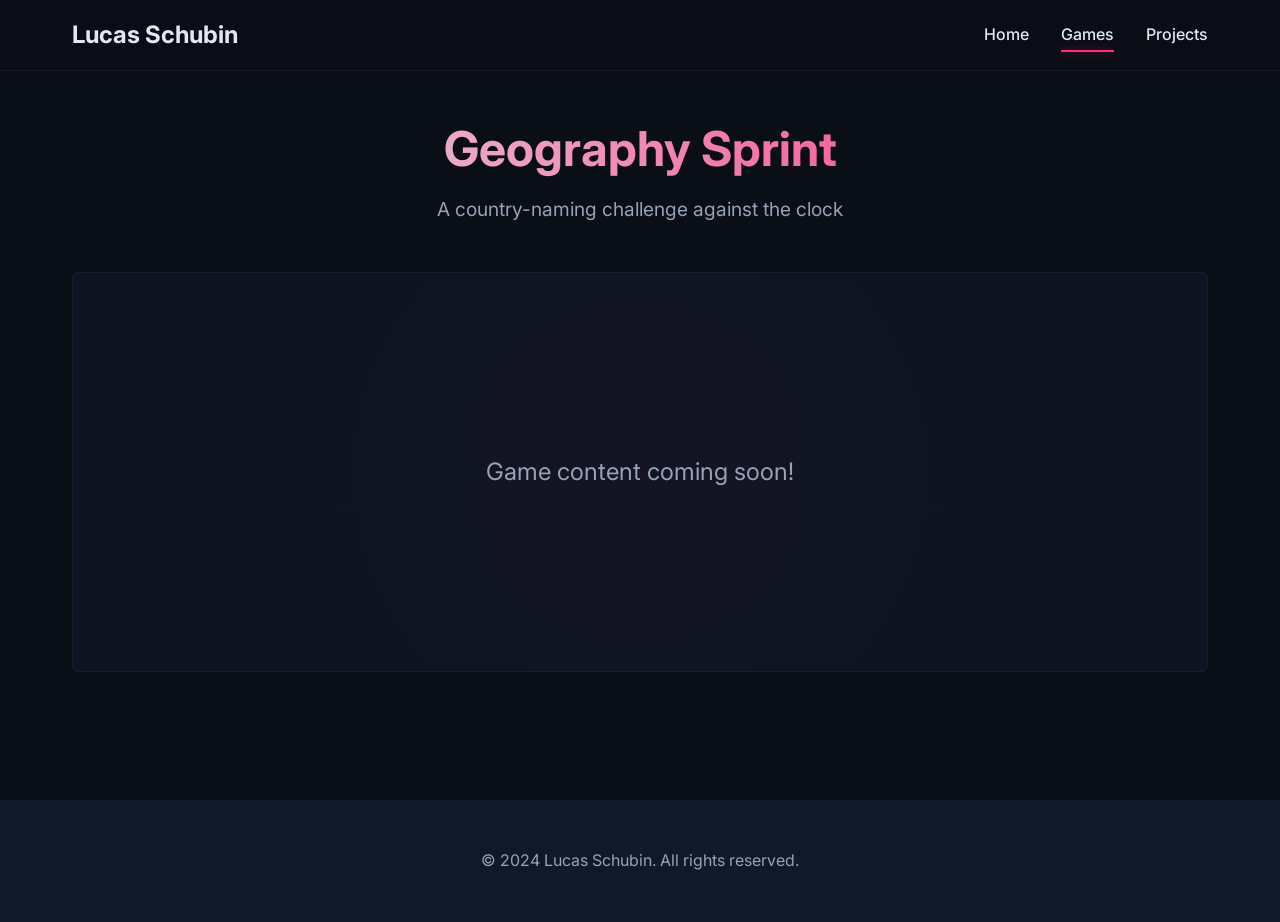
==== public/games/geography/index.html @ c60bad05 "Initial commit: added homepage structure and design files" ====
<!DOCTYPE html>
<html lang="en">
<head>
    <meta charset="UTF-8">
    <meta name="viewport" content="width=device-width, initial-scale=1.0">
    <title>Geography Sprint | Lucas Schubin</title>
    <link rel="stylesheet" href="../../style.css">
    <link rel="preconnect" href="https://fonts.googleapis.com">
    <link rel="preconnect" href="https://fonts.gstatic.com" crossorigin>
    <link href="https://fonts.googleapis.com/css2?family=Inter:wght@300;400;600;700&family=JetBrains+Mono:wght@400;700&display=swap" rel="stylesheet">
    <link rel="stylesheet" href="geographyGame.css">
</head>
<body>
    <header class="nav-container">
        <nav class="main-nav">
            <div class="logo">
                <a href="../../index.html">Lucas Schubin</a>
            </div>
            <ul class="nav-links">
                <li><a href="../../index.html">Home</a></li>
                <li><a href="../index.html" class="active">Games</a></li>
                <li><a href="../../projects/index.html">Projects</a></li>
            </ul>
        </nav>
    </header>

    <main class="game-container">
        <div class="game-header reveal-element">
            <h1>Geography Sprint</h1>
            <p>A country-naming challenge against the clock</p>
        </div>
        
        <div class="game-content reveal-element">
            <p class="game-placeholder">Game content coming soon!</p>
        </div>
    </main>

    <footer class="reveal-element">
        <p>&copy; 2024 Lucas Schubin. All rights reserved.</p>
    </footer>
    
    <script src="../../scripts.js"></script>
    <script src="geographyGame.js"></script>
</body>
</html>
---- public/style.css ----
:root {
    --bg-color: #0a0e17;
    --bg-color-alt: #111827;
    --text-color: #e2e8f0;
    --text-muted: #94a3b8;
    --accent-color: #ff2b77;
    --accent-glow: rgba(255, 43, 119, 0.5);
    --accent-secondary: #2dd4bf;
    --nav-bg: rgba(10, 14, 23, 0.8);
    --border-radius: 8px;
    --card-bg: rgba(17, 24, 39, 0.7);
    --card-hover: rgba(30, 41, 59, 0.8);
    --transition-speed: 0.3s;
}

* {
    margin: 0;
    padding: 0;
    box-sizing: border-box;
}

body {
    font-family: 'Inter', sans-serif;
    background-color: var(--bg-color);
    color: var(--text-color);
    line-height: 1.6;
    overflow-x: hidden;
}

h1, h2, h3 {
    font-weight: 700;
    line-height: 1.2;
}

a {
    text-decoration: none;
    color: inherit;
    transition: color var(--transition-speed) ease;
}

/* Navigation */
.nav-container {
    position: fixed;
    top: 0;
    left: 0;
    width: 100%;
    z-index: 100;
    background-color: var(--nav-bg);
    backdrop-filter: blur(8px);
    border-bottom: 1px solid rgba(255, 255, 255, 0.05);
}

.main-nav {
    display: flex;
    justify-content: space-between;
    align-items: center;
    max-width: 1200px;
    margin: 0 auto;
    padding: 1rem 2rem;
}

.logo a {
    font-size: 1.5rem;
    font-weight: 700;
    color: var(--text-color);
    position: relative;
}

.logo a::after {
    content: '';
    position: absolute;
    width: 0;
    height: 2px;
    bottom: -4px;
    left: 0;
    background-color: var(--accent-color);
    box-shadow: 0 0 8px var(--accent-glow);
    transition: width var(--transition-speed) ease;
}

.logo a:hover::after {
    width: 100%;
}

.nav-links {
    display: flex;
    list-style: none;
    gap: 2rem;
}

.nav-links a {
    position: relative;
    padding-bottom: 4px;
    font-weight: 500;
}

.nav-links a::after {
    content: '';
    position: absolute;
    width: 0;
    height: 2px;
    bottom: -4px;
    left: 0;
    background-color: var(--accent-color);
    box-shadow: 0 0 8px var(--accent-glow);
    transition: width var(--transition-speed) ease;
}

.nav-links a:hover::after,
.nav-links a.active::after {
    width: 100%;
}

/* Hero Section */
.hero-section {
    height: 100vh;
    display: flex;
    align-items: center;
    justify-content: center;
    padding: 0 2rem;
    text-align: center;
    position: relative;
    overflow: hidden;
}

.hero-section::before {
    content: '';
    position: absolute;
    top: 20%;
    left: -10%;
    width: 120%;
    height: 70%;
    background: radial-gradient(circle at center, var(--accent-glow) 0%, transparent 50%);
    opacity: 0.1;
    z-index: -1;
}

.hero-content {
    max-width: 800px;
}

.hero-content h1 {
    font-size: 4rem;
    margin-bottom: 1rem;
    background: linear-gradient(to right, var(--text-color), var(--accent-color));
    -webkit-background-clip: text;
    background-clip: text;
    color: transparent;
}

.tagline {
    font-size: 1.5rem;
    margin-bottom: 2.5rem;
    color: var(--text-muted);
    font-weight: 300;
}

.cta-buttons {
    display: flex;
    gap: 1.5rem;
    justify-content: center;
}

.cta-button {
    display: inline-block;
    padding: 0.8rem 1.8rem;
    border-radius: var(--border-radius);
    font-weight: 600;
    letter-spacing: 0.5px;
    border: 2px solid transparent;
    position: relative;
    overflow: hidden;
    z-index: 1;
    transition: all var(--transition-speed) ease;
}

.cta-button::before {
    content: '';
    position: absolute;
    top: 0;
    left: 0;
    width: 100%;
    height: 100%;
    background: linear-gradient(45deg, var(--accent-color), var(--accent-secondary));
    z-index: -1;
    transition: all var(--transition-speed) ease;
}

.cta-button.primary {
    color: white;
}

.cta-button.secondary {
    background: transparent;
    border: 2px solid var(--accent-color);
    color: var(--accent-color);
}

.cta-button.secondary::before {
    opacity: 0;
}

.cta-button:hover {
    transform: translateY(-3px);
    box-shadow: 0 6px 15px rgba(0, 0, 0, 0.3);
}

.cta-button.primary:hover::before {
    filter: brightness(1.2);
}

.cta-button.secondary:hover {
    border-color: var(--accent-secondary);
    color: var(--accent-secondary);
}

/* Featured Sections */
.featured-section {
    max-width: 1200px;
    margin: 6rem auto;
    padding: 0 2rem;
}

.featured-section h2 {
    font-size: 2.5rem;
    margin-bottom: 2.5rem;
    text-align: center;
    position: relative;
    display: inline-block;
    padding-bottom: 0.5rem;
    left: 50%;
    transform: translateX(-50%);
}

.featured-section h2::after {
    content: '';
    position: absolute;
    bottom: 0;
    left: 0;
    width: 70%;
    height: 3px;
    background: linear-gradient(to right, var(--accent-color), transparent);
}

.tiles-container {
    display: grid;
    grid-template-columns: repeat(auto-fit, minmax(300px, 1fr));
    gap: 2rem;
}

.tile {
    display: flex;
    flex-direction: column;
    align-items: center;
    justify-content: center;
    background: var(--card-bg);
    border-radius: var(--border-radius);
    padding: 2rem;
    height: 250px;
    position: relative;
    overflow: hidden;
    border: 1px solid rgba(255, 255, 255, 0.05);
    transition: all var(--transition-speed) ease;
}

.tile::before {
    content: '';
    position: absolute;
    top: 0;
    left: 0;
    width: 100%;
    height: 100%;
    background: linear-gradient(135deg, var(--accent-glow), transparent);
    opacity: 0;
    transition: opacity var(--transition-speed) ease;
}

.tile:hover {
    transform: translateY(-5px) scale(1.02);
    background: var(--card-hover);
    box-shadow: 0 10px 20px rgba(0, 0, 0, 0.2), 
                0 0 15px var(--accent-glow);
}

.tile:hover::before {
    opacity: 0.1;
}

.tile-content {
    z-index: 2;
    text-align: center;
}

.tile h3 {
    font-size: 1.5rem;
    margin-bottom: 0.5rem;
}

.tile p {
    color: var(--text-muted);
    font-size: 0.95rem;
}

.game-tile {
    border-top: 3px solid var(--accent-color);
}

.project-tile {
    border-top: 3px solid var(--accent-secondary);
}

.code-reveal {
    position: absolute;
    top: 0;
    left: 0;
    width: 100%;
    height: 100%;
    background-color: rgba(0, 0, 0, 0.8);
    display: flex;
    align-items: center;
    justify-content: center;
    opacity: 0;
    z-index: -1;
}

/* Gallery Pages Styles */
.section-header {
    text-align: center;
    padding: 120px 2rem 40px;
}

.section-header h1 {
    font-size: 3.5rem;
    margin-bottom: 1rem;
    background: linear-gradient(to right, var(--text-color), var(--accent-color));
    -webkit-background-clip: text;
    background-clip: text;
    color: transparent;
}

.section-description {
    font-size: 1.2rem;
    color: var(--text-muted);
    max-width: 600px;
    margin: 0 auto;
}

.gallery-container {
    max-width: 1200px;
    margin: 2rem auto 6rem;
    padding: 0 2rem;
}

.gallery-grid {
    display: grid;
    grid-template-columns: repeat(auto-fill, minmax(280px, 1fr));
    gap: 2rem;
}

.gallery-item {
    background: var(--card-bg);
    border-radius: var(--border-radius);
    overflow: hidden;
    transition: all var(--transition-speed) ease;
    height: 280px;
    border: 1px solid rgba(255, 255, 255, 0.05);
    display: flex;
    flex-direction: column;
    justify-content: center;
    text-align: center;
    position: relative;
}

.gallery-item:hover {
    transform: translateY(-5px);
    box-shadow: 0 15px 30px rgba(0, 0, 0, 0.3), 
                0 0 15px var(--accent-glow);
    background: var(--card-hover);
}

.gallery-item::before {
    content: '';
    position: absolute;
    top: 0;
    width: 100%;
    height: 3px;
    background: linear-gradient(to right, var(--accent-color), var(--accent-secondary));
}

.gallery-item-content {
    padding: 2rem;
}

.gallery-icon {
    font-size: 3rem;
    margin-bottom: 1rem;
    filter: drop-shadow(0 0 8px var(--accent-glow));
}

.gallery-item h3 {
    margin-bottom: 0.5rem;
    font-size: 1.5rem;
}

.gallery-item p {
    color: var(--text-muted);
    font-size: 0.9rem;
}

.coming-soon {
    border: 1px dashed rgba(255, 255, 255, 0.1);
    background-color: rgba(17, 24, 39, 0.4);
    cursor: default;
}

.coming-soon:hover {
    transform: none;
    box-shadow: none;
    background-color: rgba(17, 24, 39, 0.4);
}

.coming-soon::before {
    background: linear-gradient(to right, rgba(255, 255, 255, 0.1), transparent);
}

.coming-soon .gallery-icon {
    opacity: 0.6;
    filter: grayscale(0.5) drop-shadow(0 0 5px rgba(255, 255, 255, 0.1));
}

.coming-soon h3,
.coming-soon p {
    opacity: 0.6;
}

/* Game and Project Pages */
.game-container,
.project-container {
    max-width: 1200px;
    margin: 0 auto;
    padding: 120px 2rem 4rem;
}

.game-header,
.project-header {
    text-align: center;
    margin-bottom: 3rem;
}

.game-header h1,
.project-header h1 {
    font-size: 3rem;
    margin-bottom: 1rem;
    background: linear-gradient(to right, var(--text-color), var(--accent-color));
    -webkit-background-clip: text;
    background-clip: text;
    color: transparent;
}

.game-header p,
.project-header p {
    font-size: 1.2rem;
    color: var(--text-muted);
}

.game-content,
.project-content {
    background: var(--card-bg);
    border-radius: var(--border-radius);
    padding: 3rem;
    min-height: 400px;
    display: flex;
    align-items: center;
    justify-content: center;
    border: 1px solid rgba(255, 255, 255, 0.05);
    position: relative;
    overflow: hidden;
}

.game-content::before,
.project-content::before {
    content: '';
    position: absolute;
    top: 0;
    left: 0;
    width: 100%;
    height: 100%;
    background: radial-gradient(circle at center, var(--accent-glow) 0%, transparent 70%);
    opacity: 0.05;
    z-index: 0;
}

.game-placeholder,
.project-placeholder {
    font-size: 1.5rem;
    color: var(--text-muted);
    position: relative;
    z-index: 1;
}

/* Code line styles for the code reveal effect */
.code-container {
    font-family: 'JetBrains Mono', monospace;
    color: #a3acb9;
    font-size: 0.8rem;
    text-align: left;
    width: 90%;
    max-height: 90%;
    overflow: hidden;
}

.code-line {
    margin-bottom: 0.2rem;
    white-space: pre;
}

/* Footer */
footer {
    text-align: center;
    padding: 3rem;
    color: var(--text-muted);
    background-color: var(--bg-color-alt);
    margin-top: 4rem;
}

/* Animation Classes */
.reveal-element {
    opacity: 0;
    transform: translateY(20px);
    transition: opacity 0.6s ease, transform 0.6s ease;
}

.reveal-element.active {
    opacity: 1;
    transform: translateY(0);
}

.typed-text {
    display: inline-block;
    position: relative;
}

.typed-text::after {
    content: '|';
    position: absolute;
    right: -4px;
    animation: blink 0.7s infinite;
}

@keyframes blink {
    0%, 100% { opacity: 1; }
    50% { opacity: 0; }
}

/* Responsive Styles */
@media (max-width: 768px) {
    .main-nav {
        padding: 1rem;
    }
    
    .nav-links {
        gap: 1rem;
    }
    
    .hero-content h1 {
        font-size: 2.5rem;
    }
    
    .tagline {
        font-size: 1.1rem;
    }
    
    .cta-buttons {
        flex-direction: column;
        gap: 1rem;
    }
    
    .featured-section h2 {
        font-size: 2rem;
    }
    
    .tiles-container {
        grid-template-columns: 1fr;
    }
    
    .section-header h1 {
        font-size: 2.5rem;
    }
    
    .section-description {
        font-size: 1rem;
    }
    
    .gallery-grid {
        grid-template-columns: 1fr;
    }
    
    .game-header h1,
    .project-header h1 {
        font-size: 2.5rem;
    }
    
    .game-content,
    .project-content {
        padding: 2rem;
    }
}

@media (max-width: 480px) {
    .main-nav {
        flex-direction: column;
        gap: 1rem;
    }
    
    .nav-links {
        justify-content: center;
        width: 100%;
    }
    
    .hero-content h1 {
        font-size: 2rem;
    }
    
    .tile {
        padding: 1.5rem;
    }
    
    .gallery-item {
        height: 240px;
    }
    
    .game-content,
    .project-content {
        padding: 1.5rem;
    }
    
    .game-placeholder,
    .project-placeholder {
        font-size: 1.2rem;
    }
}
---- public/games/geography/geographyGame.css ----
/**
 * Geography Sprint Game Styles
 */

/* Game-specific styles will be added here */
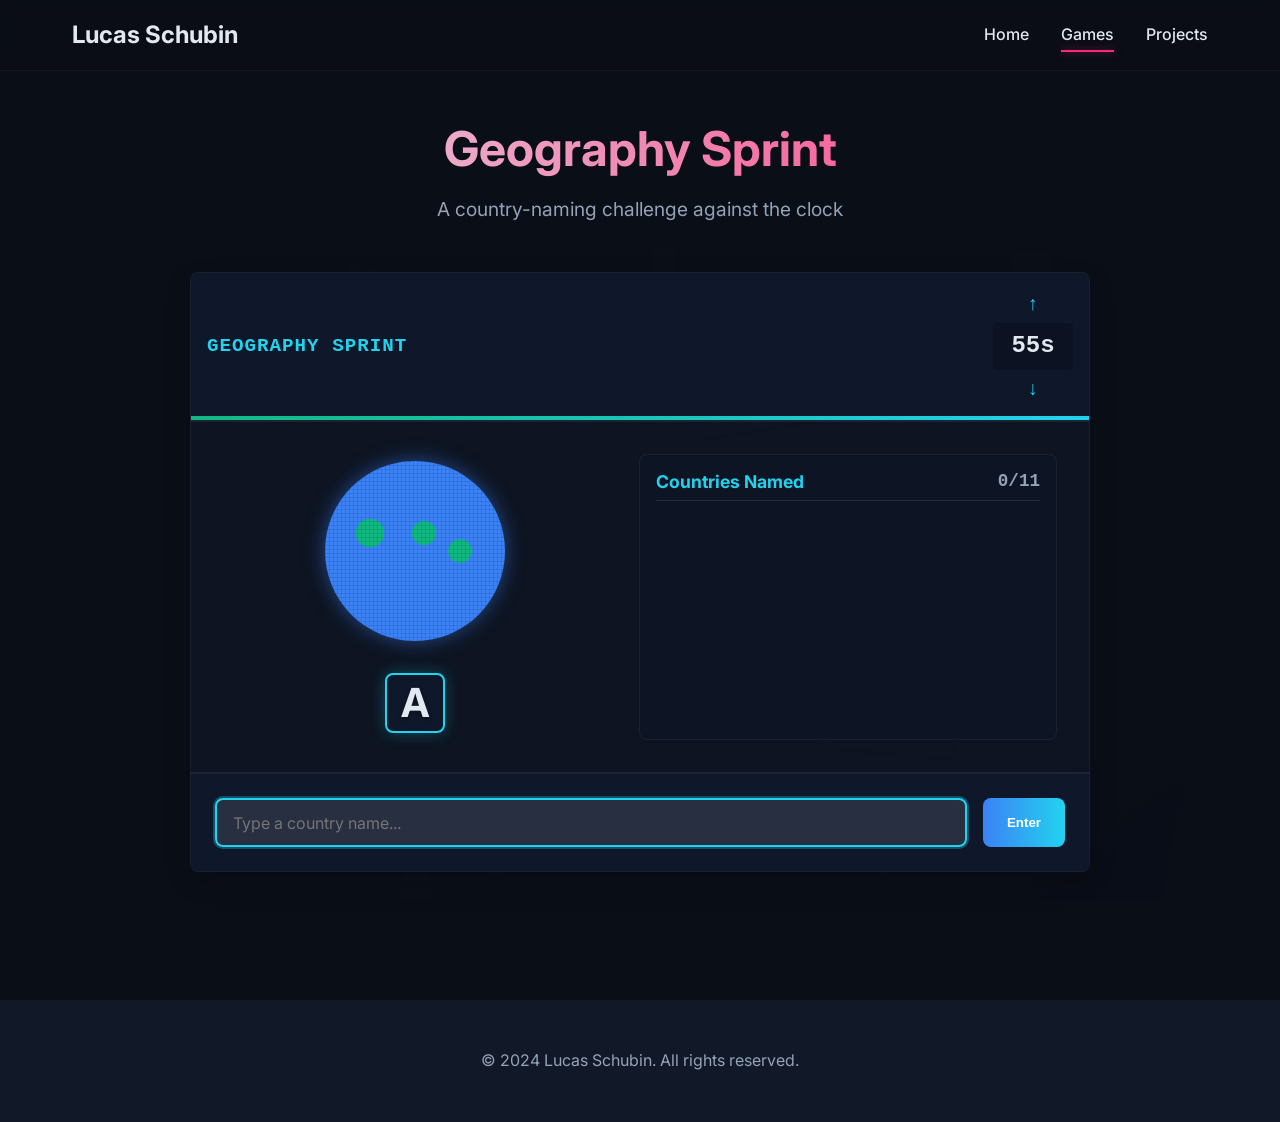
==== commit 7dabdeef: "Added geography game and UI improvements" ====
--- a/public/games/geography/index.html
+++ b/public/games/geography/index.html
@@ -30,9 +30,54 @@
             <p>A country-naming challenge against the clock</p>
         </div>
         
-        <div class="game-content reveal-element">
-            <p class="game-placeholder">Game content coming soon!</p>
+        <div class="geo-game-container reveal-element">
+            <div class="geo-game-header">
+                <div class="game-title">Geography Sprint</div>
+                <div class="timer-settings">
+                    <button class="timer-button decrease-time">↑</button>
+                    <div class="timer-display">
+                        <span id="timer-value">60</span>s
+                    </div>
+                    <button class="timer-button increase-time">↓</button>
+                </div>
+                <div id="timer-progress" class="timer-progress">
+                    <div class="timer-progress-bar"></div>
+                </div>
+            </div>
+            
+            <div class="geo-game-content">
+                <div class="earth-container">
+                    <div class="earth-graphic">
+                        <!-- Pixel-style Earth graphic -->
+                        <div class="earth-pixel"></div>
+                    </div>
+                    <div class="current-letter-display">
+                        <span id="current-letter">A</span>
+                    </div>
+                </div>
+                
+                <div class="countries-list">
+                    <h3>Countries Named <span id="countries-counter">0/0</span></h3>
+                    <ul id="named-countries"></ul>
+                </div>
+            </div>
+            
+            <div class="geo-game-input">
+                <form id="country-form">
+                    <input type="text" id="country-input" placeholder="Type a country name...">
+                    <button type="submit" id="submit-button">Enter</button>
+                </form>
+            </div>
+            
+            <div id="game-results" class="game-results">
+                <h2>Game Over!</h2>
+                <p id="results-message"></p>
+                <div id="missed-countries"></div>
+                <button id="play-again-button">Play Again</button>
+            </div>
         </div>
+        
+        <div id="country-hints" class="country-hints"></div>
     </main>
 
     <footer class="reveal-element">
@@ -40,6 +85,6 @@
     </footer>
     
     <script src="../../scripts.js"></script>
-    <script src="geographyGame.js"></script>
+    <script type="module" src="geographyGame.js"></script>
 </body>
 </html>
--- a/public/style.css
+++ b/public/style.css
@@ -25,6 +25,8 @@
     color: var(--text-color);
     line-height: 1.6;
     overflow-x: hidden;
+    position: relative;
+    min-height: 100vh;
 }
 
 h1, h2, h3 {
@@ -36,6 +38,65 @@
     text-decoration: none;
     color: inherit;
     transition: color var(--transition-speed) ease;
+}
+
+/* Background Animation */
+.background-animation {
+    position: fixed;
+    top: 0;
+    left: 0;
+    width: 100%;
+    height: 100%;
+    z-index: 0;
+    pointer-events: none;
+    overflow: hidden;
+}
+
+.bg-cell {
+    position: absolute;
+    border-radius: 4px;
+    background-color: rgba(255, 255, 255, 0.05);
+    border: 1px solid rgba(255, 255, 255, 0.03);
+    transition: transform 0.8s cubic-bezier(0.25, 0.8, 0.25, 1), 
+                opacity 0.8s cubic-bezier(0.25, 0.8, 0.25, 1);
+}
+
+.bg-cell.interactive {
+    pointer-events: auto;
+    cursor: pointer;
+    border-color: rgba(255, 255, 255, 0.1);
+}
+
+.bg-cell.panel-3d {
+    background: linear-gradient(135deg, 
+                rgba(40, 45, 60, 0.6), 
+                rgba(20, 25, 35, 0.8));
+    box-shadow: 0 2px 10px rgba(0, 0, 0, 0.2);
+    transform-style: preserve-3d;
+    transition: transform 0.3s ease, box-shadow 0.3s ease;
+}
+
+.bg-cell.panel-3d:hover {
+    box-shadow: 0 5px 15px rgba(0, 0, 0, 0.3);
+}
+
+.cell-glow {
+    position: absolute;
+    top: 0;
+    left: 0;
+    width: 100%;
+    height: 100%;
+    border-radius: inherit;
+    opacity: 0;
+    transition: opacity 0.4s ease;
+    filter: blur(8px);
+    z-index: 1;
+}
+
+/* Make sure the main content appears above the background */
+main, header, footer {
+    position: relative;
+    z-index: 1;
 }
 
 /* Navigation */
@@ -161,6 +222,17 @@
     justify-content: center;
 }
 
+/* CTA Button Typing Effect */
+.cta-typing-container {
+    max-width: 600px;
+    width: 100%;
+    min-height: 200px;
+    margin: 0 auto;
+    display: flex;
+    align-items: center;
+    justify-content: center;
+}
+
 .cta-button {
     display: inline-block;
     padding: 0.8rem 1.8rem;
@@ -171,7 +243,11 @@
     position: relative;
     overflow: hidden;
     z-index: 1;
-    transition: all var(--transition-speed) ease;
+    transition: all var(--transition-speed) ease, 
+                opacity 0.5s ease, 
+                visibility 0.5s ease;
+    opacity: 0;
+    visibility: hidden;
 }
 
 .cta-button::before {
@@ -260,7 +336,17 @@
     position: relative;
     overflow: hidden;
     border: 1px solid rgba(255, 255, 255, 0.05);
-    transition: all var(--transition-speed) ease;
+    transition: all var(--transition-speed) ease, 
+                opacity 0.5s ease,
+                filter 0.5s ease;
+    /* Start with lower opacity for fade-in effect */
+    opacity: 0.6;
+    filter: blur(0px);
+}
+
+.tile.visible {
+    opacity: 1;
+    filter: blur(0px);
 }
 
 .tile::before {
@@ -321,6 +407,40 @@
     justify-content: center;
     opacity: 0;
     z-index: -1;
+    transition: opacity 0.3s ease, z-index 0s 0.3s;
+}
+
+/* Code Container Styles */
+.code-container {
+    font-family: 'JetBrains Mono', monospace;
+    color: #a3acb9;
+    font-size: 0.8rem;
+    text-align: left;
+    width: 90%;
+    max-height: 90%;
+    overflow: hidden;
+    padding: 1rem;
+    background-color: rgba(10, 10, 15, 0.8);
+    border-radius: var(--border-radius);
+    border: 1px solid rgba(255, 255, 255, 0.1);
+}
+
+.code-line {
+    margin-bottom: 0.2rem;
+    white-space: pre;
+}
+
+/* Add syntax highlighting colors for better readability */
+.code-line {
+    color: #a4b1cd; /* Default color */
+}
+
+.code-line:nth-child(3n) {
+    color: var(--accent-color);
+}
+
+.code-line:nth-child(3n+1) {
+    color: var(--accent-secondary);
 }
 
 /* Gallery Pages Styles */
@@ -361,7 +481,9 @@
     background: var(--card-bg);
     border-radius: var(--border-radius);
     overflow: hidden;
-    transition: all var(--transition-speed) ease;
+    transition: all var(--transition-speed) ease,
+                opacity 0.5s ease,
+                filter 0.5s ease;
     height: 280px;
     border: 1px solid rgba(255, 255, 255, 0.05);
     display: flex;
@@ -369,6 +491,14 @@
     justify-content: center;
     text-align: center;
     position: relative;
+    /* Start with lower opacity for fade-in effect */
+    opacity: 0.6;
+    filter: blur(0px);
+}
+
+.gallery-item.visible {
+    opacity: 1;
+    filter: blur(0px);
 }
 
 .gallery-item:hover {
@@ -411,6 +541,7 @@
     border: 1px dashed rgba(255, 255, 255, 0.1);
     background-color: rgba(17, 24, 39, 0.4);
     cursor: default;
+    opacity: 0.5;
 }
 
 .coming-soon:hover {
@@ -498,22 +629,6 @@
     z-index: 1;
 }
 
-/* Code line styles for the code reveal effect */
-.code-container {
-    font-family: 'JetBrains Mono', monospace;
-    color: #a3acb9;
-    font-size: 0.8rem;
-    text-align: left;
-    width: 90%;
-    max-height: 90%;
-    overflow: hidden;
-}
-
-.code-line {
-    margin-bottom: 0.2rem;
-    white-space: pre;
-}
-
 /* Footer */
 footer {
     text-align: center;
@@ -552,6 +667,13 @@
     50% { opacity: 0; }
 }
 
+/* Enhanced glow effects */
+@keyframes glow-pulse {
+    0% { box-shadow: 0 0 5px var(--accent-glow); }
+    50% { box-shadow: 0 0 15px var(--accent-glow), 0 0 30px var(--accent-glow); }
+    100% { box-shadow: 0 0 5px var(--accent-glow); }
+}
+
 /* Responsive Styles */
 @media (max-width: 768px) {
     .main-nav {
@@ -604,6 +726,11 @@
     .project-content {
         padding: 2rem;
     }
+
+    /* Reduce number of background cells on mobile */
+    .bg-cell:nth-child(odd) {
+        display: none;
+    }
 }
 
 @media (max-width: 480px) {
@@ -638,4 +765,9 @@
     .project-placeholder {
         font-size: 1.2rem;
     }
+
+    /* Further reduce background cells on small mobile */
+    .bg-cell:nth-child(3n) {
+        display: none;
+    }
 } 
--- a/public/games/geography/geographyGame.css
+++ b/public/games/geography/geographyGame.css
@@ -2,4 +2,503 @@
  * Geography Sprint Game Styles
  */
 
-/* Game-specific styles will be added here */ +/* Game-specific variables */
+:root {
+    --geo-primary: #3b82f6;
+    --geo-secondary: #22d3ee;
+    --geo-accent: #10b981;
+    --geo-dark: #0f172a;
+    --geo-light: #e2e8f0;
+    --geo-error: #ef4444;
+    --geo-success: #22c55e;
+    --geo-warning: #f59e0b;
+    --pixel-size: 4px;
+}
+
+/* Main game container */
+.geo-game-container {
+    background-color: var(--card-bg);
+    border-radius: var(--border-radius);
+    border: 1px solid rgba(255, 255, 255, 0.05);
+    width: 100%;
+    max-width: 900px;
+    margin: 0 auto;
+    overflow: hidden;
+    box-shadow: 0 10px 25px rgba(0, 0, 0, 0.2);
+    position: relative;
+}
+
+/* Game header with timer */
+.geo-game-header {
+    background-color: var(--geo-dark);
+    padding: 1rem;
+    display: flex;
+    justify-content: space-between;
+    align-items: center;
+    position: relative;
+    border-bottom: 2px solid rgba(255, 255, 255, 0.05);
+}
+
+.game-title {
+    font-weight: 700;
+    font-size: 1.2rem;
+    color: var(--geo-secondary);
+    text-transform: uppercase;
+    letter-spacing: 1px;
+    font-family: 'JetBrains Mono', monospace;
+}
+
+.timer-settings {
+    display: flex;
+    flex-direction: column;
+    align-items: center;
+    gap: 0.25rem;
+}
+
+.timer-display {
+    font-size: 1.5rem;
+    font-weight: 700;
+    color: var(--text-color);
+    background-color: rgba(0, 0, 0, 0.2);
+    padding: 0.25rem 0.75rem;
+    border-radius: 4px;
+    min-width: 80px;
+    text-align: center;
+    font-family: 'JetBrains Mono', monospace;
+}
+
+.timer-button {
+    background: none;
+    border: none;
+    color: var(--geo-secondary);
+    font-size: 1.2rem;
+    cursor: pointer;
+    padding: 0.25rem;
+    display: flex;
+    align-items: center;
+    justify-content: center;
+    transition: color 0.2s ease;
+}
+
+.timer-button:hover {
+    color: var(--geo-light);
+}
+
+.timer-progress {
+    position: absolute;
+    bottom: 0;
+    left: 0;
+    width: 100%;
+    height: 4px;
+    background-color: rgba(255, 255, 255, 0.1);
+}
+
+.timer-progress-bar {
+    height: 100%;
+    width: 100%;
+    background: linear-gradient(to right, var(--geo-accent), var(--geo-secondary));
+    transition: width 1s linear;
+}
+
+/* Game content area */
+.geo-game-content {
+    padding: 2rem;
+    display: flex;
+    gap: 2rem;
+    min-height: 350px;
+}
+
+/* Earth graphic and letter display */
+.earth-container {
+    display: flex;
+    flex-direction: column;
+    align-items: center;
+    justify-content: center;
+    flex: 1;
+    position: relative;
+}
+
+.earth-graphic {
+    width: 180px;
+    height: 180px;
+    position: relative;
+    animation: float 5s ease-in-out infinite;
+}
+
+.earth-pixel {
+    width: 100%;
+    height: 100%;
+    border-radius: 50%;
+    background-color: var(--geo-primary);
+    box-shadow: 0 0 20px rgba(59, 130, 246, 0.5);
+    position: relative;
+    overflow: hidden;
+}
+
+/* Pixel art for Earth */
+.earth-pixel::before {
+    content: '';
+    position: absolute;
+    top: 0;
+    left: 0;
+    width: 100%;
+    height: 100%;
+    background-image: 
+        /* Americas */
+        radial-gradient(circle at 25% 40%, var(--geo-accent) 0%, var(--geo-accent) 8%, transparent 8.5%),
+        /* Europe/Africa */
+        radial-gradient(circle at 55% 40%, var(--geo-accent) 0%, var(--geo-accent) 8%, transparent 8.5%),
+        /* Asia/Australia */
+        radial-gradient(circle at 75% 50%, var(--geo-accent) 0%, var(--geo-accent) 7%, transparent 7.5%);
+}
+
+/* Pixel grid overlay */
+.earth-pixel::after {
+    content: '';
+    position: absolute;
+    top: 0;
+    left: 0;
+    width: 100%;
+    height: 100%;
+    background-image: linear-gradient(to right, rgba(0, 0, 0, 0.1) 1px, transparent 1px),
+                      linear-gradient(to bottom, rgba(0, 0, 0, 0.1) 1px, transparent 1px);
+    background-size: var(--pixel-size) var(--pixel-size);
+}
+
+@keyframes float {
+    0%, 100% {
+        transform: translateY(0);
+    }
+    50% {
+        transform: translateY(-10px);
+    }
+}
+
+.current-letter-display {
+    margin-top: 2rem;
+    background-color: var(--geo-dark);
+    border: 2px solid var(--geo-secondary);
+    border-radius: 8px;
+    width: 60px;
+    height: 60px;
+    display: flex;
+    align-items: center;
+    justify-content: center;
+    box-shadow: 0 0 15px rgba(34, 211, 238, 0.3);
+}
+
+#current-letter {
+    font-size: 2.5rem;
+    font-weight: 700;
+    color: var(--geo-light);
+    text-shadow: 0 2px 4px rgba(0, 0, 0, 0.3);
+}
+
+/* Countries list section */
+.countries-list {
+    flex: 1;
+    display: flex;
+    flex-direction: column;
+    background-color: rgba(15, 23, 42, 0.5);
+    border-radius: var(--border-radius);
+    border: 1px solid rgba(255, 255, 255, 0.05);
+    padding: 1rem;
+    max-height: 300px;
+}
+
+.countries-list h3 {
+    font-size: 1.1rem;
+    margin-bottom: 1rem;
+    color: var(--geo-secondary);
+    display: flex;
+    justify-content: space-between;
+    align-items: center;
+    padding-bottom: 0.5rem;
+    border-bottom: 1px solid rgba(255, 255, 255, 0.1);
+}
+
+#countries-counter {
+    font-family: 'JetBrains Mono', monospace;
+    color: var(--text-muted);
+}
+
+#named-countries {
+    list-style-type: none;
+    overflow-y: auto;
+    flex: 1;
+    padding-right: 0.5rem;
+}
+
+#named-countries li {
+    padding: 0.5rem;
+    margin-bottom: 0.5rem;
+    background-color: rgba(255, 255, 255, 0.05);
+    border-radius: 4px;
+    animation: fadeIn 0.3s ease-in-out;
+    display: flex;
+    align-items: center;
+}
+
+#named-countries li::before {
+    content: '•';
+    color: var(--geo-accent);
+    margin-right: 0.5rem;
+    font-size: 1.2rem;
+}
+
+@keyframes fadeIn {
+    from {
+        opacity: 0;
+        transform: translateY(10px);
+    }
+    to {
+        opacity: 1;
+        transform: translateY(0);
+    }
+}
+
+/* Custom scrollbar for country list */
+#named-countries::-webkit-scrollbar {
+    width: 6px;
+}
+
+#named-countries::-webkit-scrollbar-track {
+    background: rgba(255, 255, 255, 0.05);
+    border-radius: 3px;
+}
+
+#named-countries::-webkit-scrollbar-thumb {
+    background-color: var(--geo-secondary);
+    border-radius: 3px;
+}
+
+/* Game input section */
+.geo-game-input {
+    padding: 1.5rem;
+    background-color: var(--geo-dark);
+    border-top: 2px solid rgba(255, 255, 255, 0.05);
+}
+
+#country-form {
+    display: flex;
+    gap: 1rem;
+}
+
+#country-input {
+    flex: 1;
+    padding: 0.8rem 1rem;
+    border-radius: var(--border-radius);
+    border: 2px solid transparent;
+    background-color: rgba(255, 255, 255, 0.1);
+    color: var(--text-color);
+    font-size: 1rem;
+    transition: all 0.3s ease;
+    font-family: 'Inter', sans-serif;
+}
+
+#country-input:focus {
+    outline: none;
+    border-color: var(--geo-secondary);
+    box-shadow: 0 0 0 2px rgba(34, 211, 238, 0.3);
+}
+
+#country-input.error {
+    border-color: var(--geo-error);
+    animation: shake 0.4s ease-in-out;
+}
+
+@keyframes shake {
+    0%, 100% { transform: translateX(0); }
+    25% { transform: translateX(-5px); }
+    50% { transform: translateX(5px); }
+    75% { transform: translateX(-5px); }
+}
+
+#submit-button {
+    padding: 0.8rem 1.5rem;
+    background: linear-gradient(to right, var(--geo-primary), var(--geo-secondary));
+    color: white;
+    border: none;
+    border-radius: var(--border-radius);
+    font-weight: 600;
+    cursor: pointer;
+    transition: all 0.3s ease;
+}
+
+#submit-button:hover {
+    transform: translateY(-2px);
+    box-shadow: 0 4px 10px rgba(59, 130, 246, 0.3);
+}
+
+#submit-button:active {
+    transform: translateY(0);
+}
+
+/* Game results overlay */
+.game-results {
+    position: absolute;
+    top: 0;
+    left: 0;
+    width: 100%;
+    height: 100%;
+    background-color: rgba(15, 23, 42, 0.9);
+    display: flex;
+    flex-direction: column;
+    align-items: center;
+    justify-content: center;
+    padding: 2rem;
+    opacity: 0;
+    visibility: hidden;
+    transition: all 0.5s ease;
+    z-index: 10;
+    backdrop-filter: blur(5px);
+}
+
+.game-results.visible {
+    opacity: 1;
+    visibility: visible;
+}
+
+.game-results h2 {
+    font-size: 2.5rem;
+    margin-bottom: 1.5rem;
+    color: var(--geo-secondary);
+    text-align: center;
+}
+
+#results-message {
+    font-size: 1.2rem;
+    margin-bottom: 1.5rem;
+    text-align: center;
+    max-width: 600px;
+}
+
+#missed-countries {
+    margin: 1rem 0 2rem;
+    width: 100%;
+    max-width: 400px;
+    max-height: 150px;
+    overflow-y: auto;
+    background-color: rgba(255, 255, 255, 0.05);
+    border-radius: var(--border-radius);
+    padding: 1rem;
+    display: flex;
+    flex-wrap: wrap;
+    gap: 0.5rem;
+    justify-content: center;
+}
+
+#missed-countries .missed-country {
+    background-color: rgba(255, 255, 255, 0.1);
+    padding: 0.25rem 0.75rem;
+    border-radius: 4px;
+    font-size: 0.9rem;
+}
+
+#play-again-button {
+    padding: 0.8rem 2rem;
+    background: linear-gradient(to right, var(--geo-primary), var(--geo-secondary));
+    color: white;
+    border: none;
+    border-radius: var(--border-radius);
+    font-weight: 600;
+    cursor: pointer;
+    transition: all 0.3s ease;
+}
+
+#play-again-button:hover {
+    transform: translateY(-2px);
+    box-shadow: 0 4px 10px rgba(59, 130, 246, 0.3);
+}
+
+/* Country hints that appear in the background */
+.country-hints {
+    position: fixed;
+    top: 0;
+    left: 0;
+    width: 100%;
+    height: 100%;
+    pointer-events: none;
+    z-index: -1;
+    opacity: 0.3;
+}
+
+.hint-country {
+    position: absolute;
+    color: var(--geo-secondary);
+    opacity: 0.2;
+    font-size: 1.4rem;
+    white-space: nowrap;
+    text-shadow: 0 0 10px var(--geo-secondary);
+    animation: floatHint 20s linear infinite;
+    font-family: 'JetBrains Mono', monospace;
+}
+
+@keyframes floatHint {
+    0% {
+        transform: translateY(0) rotate(-2deg);
+        opacity: 0;
+    }
+    10% {
+        opacity: 0.2;
+    }
+    90% {
+        opacity: 0.2;
+    }
+    100% {
+        transform: translateY(-100px) rotate(2deg);
+        opacity: 0;
+    }
+}
+
+/* Responsive styles */
+@media (max-width: 768px) {
+    .geo-game-content {
+        flex-direction: column;
+        padding: 1.5rem;
+    }
+    
+    .earth-graphic {
+        width: 150px;
+        height: 150px;
+    }
+    
+    .countries-list {
+        max-height: 180px;
+    }
+    
+    #country-form {
+        flex-direction: column;
+    }
+    
+    #submit-button {
+        padding: 0.8rem;
+    }
+    
+    .game-results h2 {
+        font-size: 2rem;
+    }
+}
+
+@media (max-width: 480px) {
+    .geo-game-header {
+        flex-direction: column;
+        gap: 1rem;
+        padding: 1rem 1rem 1.5rem;
+    }
+    
+    .timer-settings {
+        flex-direction: row;
+        gap: 1rem;
+    }
+    
+    .timer-display {
+        min-width: 60px;
+        font-size: 1.2rem;
+    }
+    
+    .earth-graphic {
+        width: 120px;
+        height: 120px;
+    }
+} 
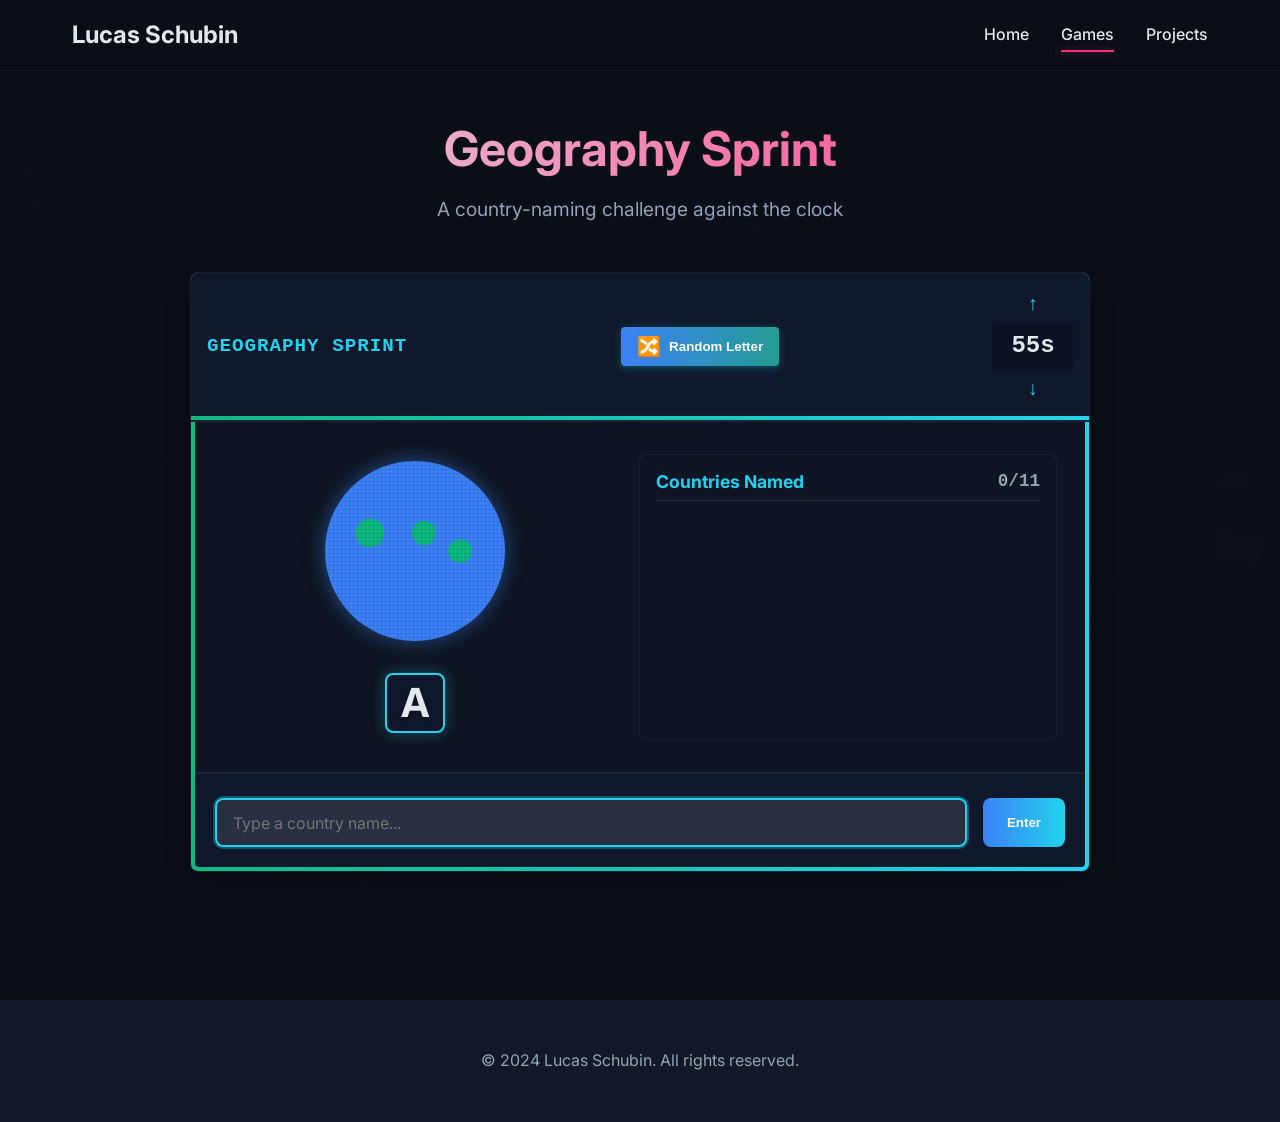
==== commit b9798913: "More UI stuff for the Geography sprint game" ====
--- a/public/games/geography/index.html
+++ b/public/games/geography/index.html
@@ -31,14 +31,23 @@
         </div>
         
         <div class="geo-game-container reveal-element">
+            <div class="timer-ring">
+                <div class="timer-ring-fill"></div>
+            </div>
+            
             <div class="geo-game-header">
                 <div class="game-title">Geography Sprint</div>
+                <div class="letter-controls">
+                    <button id="random-letter-btn" class="random-letter-button">
+                        <span>🔀</span> Random Letter
+                    </button>
+                </div>
                 <div class="timer-settings">
-                    <button class="timer-button decrease-time">↑</button>
+                    <button class="timer-button increase-time">↑</button>
                     <div class="timer-display">
                         <span id="timer-value">60</span>s
                     </div>
-                    <button class="timer-button increase-time">↓</button>
+                    <button class="timer-button decrease-time">↓</button>
                 </div>
                 <div id="timer-progress" class="timer-progress">
                     <div class="timer-progress-bar"></div>
--- a/public/games/geography/geographyGame.css
+++ b/public/games/geography/geographyGame.css
@@ -13,6 +13,7 @@
     --geo-success: #22c55e;
     --geo-warning: #f59e0b;
     --pixel-size: 4px;
+    --timer-ring-size: 8px;
 }
 
 /* Main game container */
@@ -26,6 +27,62 @@
     overflow: hidden;
     box-shadow: 0 10px 25px rgba(0, 0, 0, 0.2);
     position: relative;
+}
+
+/* Timer ring around the game container */
+.timer-ring {
+    position: absolute;
+    top: -4px;
+    right: -4px;
+    bottom: -4px;
+    left: -4px;
+    border-radius: calc(var(--border-radius) + 4px);
+    overflow: hidden;
+    pointer-events: none;
+    z-index: 0;
+}
+
+.timer-ring-fill {
+    position: absolute;
+    top: 0;
+    right: 0;
+    bottom: 0;
+    left: 0;
+    background: linear-gradient(to right, var(--geo-primary), var(--geo-secondary));
+    border-radius: calc(var(--border-radius) + 4px);
+    mask: linear-gradient(#fff 0 0) content-box,
+          linear-gradient(#fff 0 0);
+    mask-composite: exclude;
+    -webkit-mask-composite: source-out;
+    padding: var(--timer-ring-size);
+    transform: rotate(0deg);
+    transform-origin: center;
+    transition: background 0.5s ease;
+    animation: pulse 2s infinite alternate;
+}
+
+.timer-ring-fill.urgent {
+    animation: urgentPulse 0.8s infinite alternate;
+}
+
+@keyframes urgentPulse {
+    from {
+        box-shadow: 0 0 8px rgba(239, 68, 68, 0.5);
+        opacity: 0.8;
+    }
+    to {
+        box-shadow: 0 0 20px rgba(239, 68, 68, 0.8);
+        opacity: 1;
+    }
+}
+
+@keyframes pulse {
+    from {
+        box-shadow: 0 0 5px rgba(34, 211, 238, 0.2);
+    }
+    to {
+        box-shadow: 0 0 15px rgba(34, 211, 238, 0.5);
+    }
 }
 
 /* Game header with timer */
@@ -46,6 +103,47 @@
     text-transform: uppercase;
     letter-spacing: 1px;
     font-family: 'JetBrains Mono', monospace;
+}
+
+/* Letter controls */
+.letter-controls {
+    display: flex;
+    align-items: center;
+}
+
+.random-letter-button {
+    background: linear-gradient(to right, var(--geo-primary), rgba(45, 212, 191, 0.7));
+    border: none;
+    border-radius: 4px;
+    color: white;
+    padding: 0.5rem 1rem;
+    font-weight: 600;
+    cursor: pointer;
+    display: flex;
+    align-items: center;
+    gap: 0.5rem;
+    transition: all 0.2s ease-in-out;
+    box-shadow: 0 2px 8px rgba(34, 211, 238, 0.3);
+}
+
+.random-letter-button:hover {
+    transform: translateY(-2px);
+    box-shadow: 0 4px 12px rgba(34, 211, 238, 0.4);
+}
+
+.random-letter-button:active {
+    transform: translateY(1px);
+}
+
+.random-letter-button.disabled {
+    opacity: 0.6;
+    transform: none;
+    animation: shake 0.4s ease-in-out;
+    pointer-events: none;
+}
+
+.random-letter-button span {
+    font-size: 1.2rem;
 }
 
 .timer-settings {
@@ -185,6 +283,51 @@
     align-items: center;
     justify-content: center;
     box-shadow: 0 0 15px rgba(34, 211, 238, 0.3);
+    position: relative;
+    overflow: hidden;
+}
+
+.current-letter-display::after {
+    content: '';
+    position: absolute;
+    top: 0;
+    left: 0;
+    width: 100%;
+    height: 100%;
+    background: linear-gradient(135deg, 
+                rgba(34, 211, 238, 0.2) 0%, 
+                transparent 80%);
+    opacity: 0;
+    transition: opacity 0.3s ease;
+}
+
+.current-letter-display.changing::after {
+    animation: letter-flash 0.5s ease-out;
+}
+
+.current-letter-display.changing #current-letter {
+    animation: letter-scale 0.5s ease-out;
+}
+
+@keyframes letter-flash {
+    0% { opacity: 0; }
+    50% { opacity: 1; }
+    100% { opacity: 0; }
+}
+
+@keyframes letter-scale {
+    0% { 
+        transform: scale(1); 
+        opacity: 1;
+    }
+    50% { 
+        transform: scale(0.5);
+        opacity: 0;
+    }
+    100% { 
+        transform: scale(1);
+        opacity: 1;
+    }
 }
 
 #current-letter {
@@ -192,6 +335,7 @@
     font-weight: 700;
     color: var(--geo-light);
     text-shadow: 0 2px 4px rgba(0, 0, 0, 0.3);
+    transition: transform 0.3s ease, opacity 0.3s ease;
 }
 
 /* Countries list section */
@@ -453,6 +597,17 @@
 
 /* Responsive styles */
 @media (max-width: 768px) {
+    .geo-game-header {
+        flex-wrap: wrap;
+        gap: 1rem;
+    }
+    
+    .letter-controls {
+        order: 2;
+        width: 100%;
+        justify-content: center;
+    }
+    
     .geo-game-content {
         flex-direction: column;
         padding: 1.5rem;
@@ -477,6 +632,13 @@
     
     .game-results h2 {
         font-size: 2rem;
+    }
+    
+    .timer-ring {
+        top: -2px;
+        right: -2px;
+        bottom: -2px;
+        left: -2px;
     }
 }
 
@@ -501,4 +663,13 @@
         width: 120px;
         height: 120px;
     }
+    
+    .random-letter-button {
+        padding: 0.4rem 0.8rem;
+        font-size: 0.9rem;
+    }
+    
+    .random-letter-button span {
+        font-size: 1rem;
+    }
 } 
